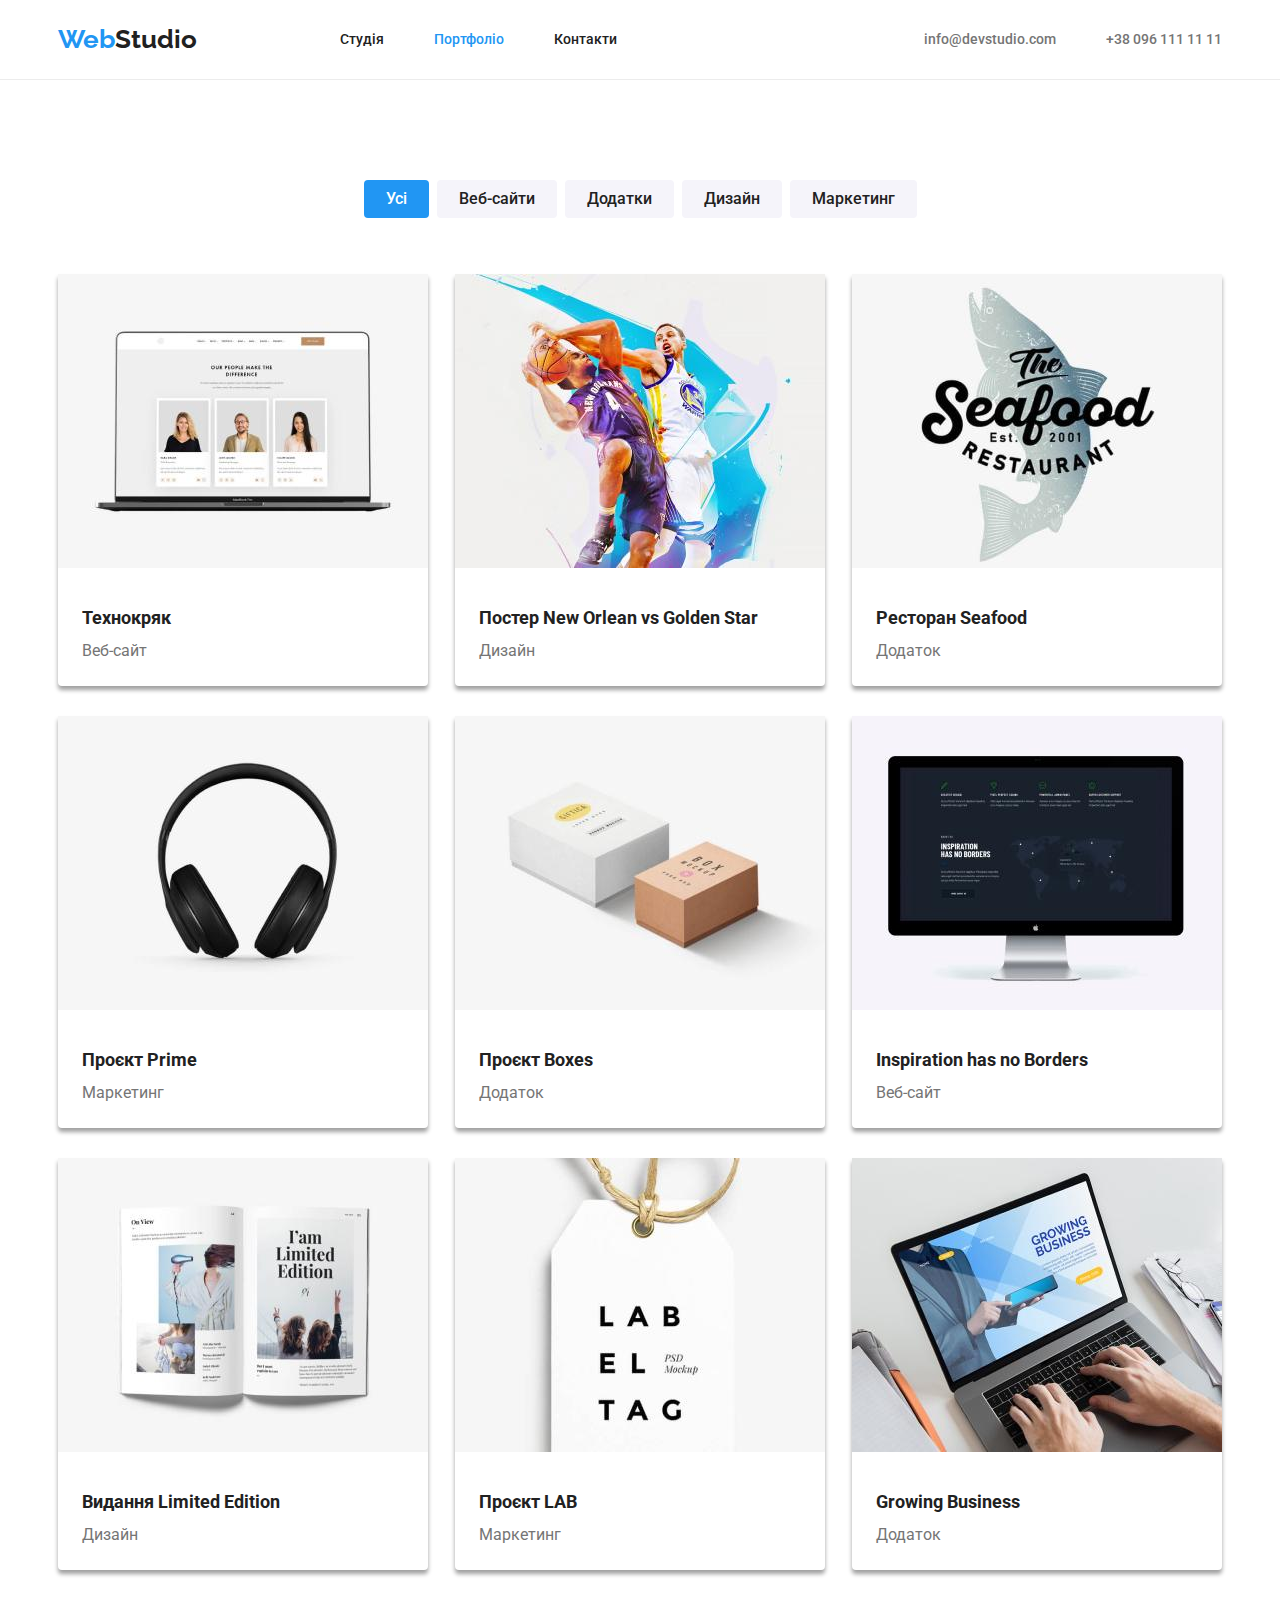
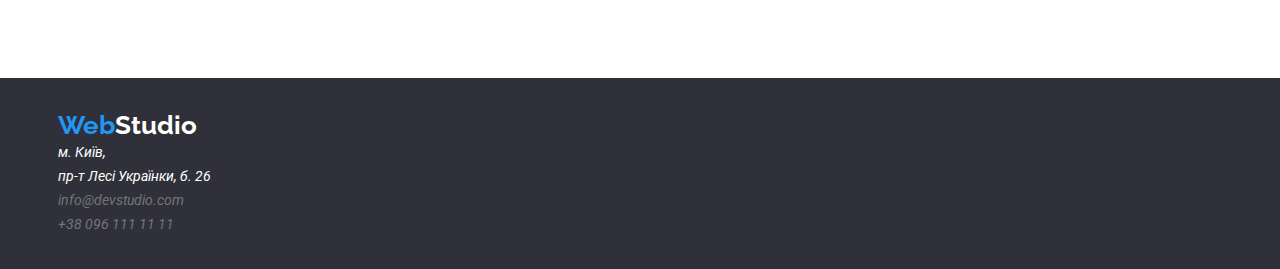
==== portfolio.html @ a85c6c39 "hw3" ====
<!DOCTYPE html>
<html lang="uk">
  <head>
    <meta charset="UTF-8" />
    <meta http-equiv="X-UA-Compatible" content="IE=edge" />
    <meta name="viewport" content="width=device-width, initial-scale=1.0" />
    <title>WebStudio</title>
    <link
      rel="stylesheet"
      href="https://cdnjs.cloudflare.com/ajax/libs/modern-normalize/1.1.0/modern-normalize.min.css"
    />
    <link rel="stylesheet" href="./css/styles.css" />
    <link rel="preconnect" href="https://fonts.googleapis.com" />
    <link rel="preconnect" href="https://fonts.gstatic.com" crossorigin />
    <link
      href="https://fonts.googleapis.com/css2?family=Raleway:wght@700&family=Roboto:wght@400;500;700;900&display=swap"
      rel="stylesheet"
    />
  </head>
  <body>
    <header class="header">
      <div class="container">
        <div class="portfolio-header-container">
          <nav class="header-nav">
            <p class="logo">Web<span class="logo-black">Studio</span></p>
            <ul class="header-menu">
              <li>
                <a class="link" href="./index.html">Студія</a>
              </li>
              <li>
                <a class="link current" href="#"> Портфоліо</a>
              </li>
              <li>
                <a class="link" href="#">Контакти</a>
              </li>
              <div class="header-link">
                <li>
                  <a
                    class="header-link-contact"
                    href="mailto:info@devstudio.com"
                    >info@devstudio.com</a
                  >
                </li>
                <li>
                  <a class="header-link-contact" href="tel:+380961111111"
                    >+38 096 111 11 11</a
                  >
                </li>
              </div>
            </ul>
          </nav>
        </div>
      </div>
    </header>
    <main>
      <section>
        <div class="container">
          <ul class="portfolio-button-menu">
            <li>
              <button type="button" class="button-portfolio btn-current">
                Усі
              </button>
            </li>
            <li>
              <button type="button" class="button-portfolio">Веб-сайти</button>
            </li>
            <li>
              <button type="button" class="button-portfolio">Додатки</button>
            </li>
            <li>
              <button type="button" class="button-portfolio">Дизайн</button>
            </li>
            <li>
              <button type="button" class="button-portfolio">Маркетинг</button>
            </li>
          </ul>
        </div>
      </section>
      <!--h1 portfolio-->
      <section class="portfolio-section">
        <div class="container">
          <ul class="portfolio-images">
            <li>
              <a href="#">
                <img src="./images/img08.jpg" alt="ноутбук" width="370" />
                <div class="card-text">
                  <h3>Технокряк</h3>
                  <p>Веб-сайт</p>
                </div>
              </a>
            </li>
            <li>
              <a href="#">
                <img
                  src="./images/img09.jpg"
                  alt="два чоловіки грають у баскетбол"
                  width="370"
                />
                <div class="card-text">
                  <h3>Постер New Orlean vs Golden Star</h3>
                  <p>Дизайн</p>
                </div>
              </a>
            </li>
            <li>
              <a href="#">
                <img
                  src="./images/img10.jpg"
                  alt="логотип ресторану"
                  width="370"
                />
                <div class="card-text">
                  <h3>Ресторан Seafood</h3>
                  <p>Додаток</p>
                </div>
              </a>
            </li>
            <li>
              <a href="#">
                <img src="./images/img11.jpg" alt="навушники" width="370" />
                <div class="card-text">
                  <h3>Проєкт Prime</h3>
                  <p>Маркетинг</p>
                </div>
              </a>
            </li>
            <li>
              <a href="#">
                <img src="./images/img12.jpg" alt="дві коробки" width="370" />
                <div class="card-text">
                  <h3>Проєкт Boxes</h3>
                  <p>Додаток</p>
                </div>
              </a>
            </li>
            <li>
              <a href="#">
                <img src="./images/img13.jpg" alt="монітор" width="370" />
                <div class="card-text">
                  <h3>Inspiration has no Borders</h3>
                  <p>Веб-сайт</p>
                </div>
              </a>
            </li>
            <li>
              <a href="#">
                <img src="./images/img14.jpg" alt="книга" width="370" />
                <div class="card-text">
                  <h3>Видання Limited Edition</h3>
                  <p>Дизайн</p>
                </div>
              </a>
            </li>
            <li>
              <a href="#">
                <img src="./images/img15.jpg" alt="бірка" width="370" />
                <div class="card-text">
                  <h3>Проєкт LAB</h3>
                  <p>Маркетинг</p>
                </div>
              </a>
            </li>
            <li>
              <a href="#">
                <img src="./images/img16.jpg" alt="ноутбук" width="370" />
                <div class="card-text">
                  <h3>Growing Business</h3>
                  <p>Додаток</p>
                </div>
              </a>
            </li>
          </ul>
        </div>
      </section>
    </main>
    <footer class="footer">
      <div class="container">
        <div class="footer-container">
          <p class="logo">Web<span class="logo-white">Studio</span></p>
          <address>
            <ul>
              <li>
                <a
                  class="footer-link-address"
                  href="https://goo.gl/maps/u58ctgoE3BaSH27U9"
                  target="_blank"
                  rel="noopener noreferrer nofollow"
                >
                  м. Київ, <br />
                  пр-т Лесі Українки, б. 26
                </a>
              </li>
              <li>
                <a class="footer-link-contact" href="mailto:info@devstudio.com"
                  >info@devstudio.com
                </a>
              </li>
              <li>
                <a class="footer-link-contact" href="tel:+380961111111"
                  >+38 096 111 11 11
                </a>
              </li>
            </ul>
          </address>
        </div>
      </div>
    </footer>
  </body>
</html>
---- css/styles.css ----
:root {
  --color-primary: rgba(117, 117, 117, 1);
  --color-brand: rgba(33, 33, 33, 1);
  --color-accent: rgba(255, 255, 255, 1);
  --color-inverted: rgba(33, 150, 243, 1);
  --color-background: rgba(47, 48, 58, 1);
}

body {
  color: var(--color-primary);
  font-family: "Roboto", sans-serif;
  font-size: 14px;
  font-weight: 400;
  line-height: 1.714;
}

ul {
  list-style-type: none;
}

h1,
h2,
h3,
h4,
h5,
h6,
p,
ul {
  padding: 0;
  margin: 0;
}

.logo {
  color: var(--color-inverted);
  font-family: "Raleway", sans-serif;
  font-size: 26px;
  line-height: 1.192;
  font-weight: 700;
  font-style: bold;
  text-decoration: none;
}

.logo-black {
  color: var(--color-brand);
}

.logo-white {
  color: var(--color-accent);
}

.container {
  width: 100%;
  max-width: 1200px;
  margin: 0 auto;
  padding: 0 18px;
}

.link {
  color: var(--color-brand);
  font-size: 14px;
  font-weight: 500;
  line-height: 1.1428;
  text-decoration: none;
}

.link:hover,
.link:focus {
  color: var(--color-inverted);
  cursor: pointer;
}

.header-link-contact {
  color: var(--color-primary);
  font-size: 14px;
  font-weight: 500;
  line-height: 1.1428;
  text-decoration: none;
}

.header-link-contact:hover,
.header-link-contact:focus {
  color: var(--color-inverted);
  cursor: pointer;
}

/* Header */
.header {
  border-bottom: 1px solid rgba(236, 236, 236, 1);
  padding: 24px 0;
}

.header-container {
  display: flex;
  align-items: center;
  flex-grow: 1;
}

.header-nav {
  display: flex;
  flex-grow: 1;
  align-items: center;
  gap: 50px;
  margin-right: auto;
}

.header-menu {
  display: flex;
  margin-left: 93px;
  width: 100%;
  gap: 50px;
  align-items: center;
}

.header-link {
  display: flex;
  justify-content: flex-end;
  align-items: center;
  gap: 50px;
  flex-grow: 1;
}

.current {
  color: var(--color-inverted);
}

.hero-section {
  margin-bottom: 94px;
  background-color: var(--color-background);
}

.hero-container {
  text-align: center;
  padding: 200px 0;
  justify-content: center;
}

.hero-button {
  justify-content: center;
  margin: 0 auto;
  text-align: center;
}

.hero-title {
  max-width: 700px;
  margin: 0 auto 30px;
  color: var(--color-accent);
  text-transform: uppercase;
  font-size: 44px;
  line-height: 1.3636;
  font-weight: 900;
  text-align: center;
}

/* Button */
.hero-section-button {
  padding: 10px 32px;
  background-color: var(--color-inverted);
  color: var(--color-accent);
  font-size: 16px;
  font-weight: 700;
  line-height: 1.875;
  border: 0px;
  border-radius: 4px;
  cursor: pointer;
}

.hero-section-button:hover,
.hero-section-button:focus {
  cursor: pointer;
  background-color: #2196f3;
}

.features-section h2 {
  color: var(--color-brand);
  text-transform: uppercase;
  font-size: 36px;
  line-height: 1.1741;
  font-weight: 700;
  font-style: bold;
}

.features-section h3 {
  margin-bottom: 10px;
  color: var(--color-brand);
  text-transform: uppercase;
  font-size: 14px;
  line-height: 1.1721;
  font-weight: 700;
  font-style: bold;
}

.features-section-container {
  display: flex;
  flex-grow: 1;
  align-items: center;
  justify-content: space-between;
  text-align: center;
}

.features-text {
  line-height: 1, 7;
  margin-bottom: 118px;
  max-width: 270px;
  gap: 30px;
}

.features-list {
  display: flex;
  text-align: left;
  gap: 30px;
}

.section-work {
  margin-bottom: 50px;
}

.section-work h2 {
  margin-bottom: 50px;
  color: var(--color-brand);
  text-transform: uppercase;
  font-size: 36px;
  line-height: 1.1741;
  font-weight: 700;
  font-style: bold;
}

.work-images {
  display: flex;
  gap: 30px;
  justify-content: center;
}

.section-work-title {
  text-align: center;
  margin: 0 auto;
  max-width: 700px;
}

.persons-section {
  background-color: rgba(245, 244, 250, 1);
}

.persons-section h2 {
  margin-bottom: 50px;
  color: var(--color-brand);
  text-transform: uppercase;
  font-size: 36px;
  line-height: 1.1741;
  font-weight: 700;
  font-style: bold;
}

.persons-section h3 {
  color: var(--color-brand);
  font-size: 16px;
  line-height: 1.1875;
  font-weight: 500;
  font-style: medium;
}

.persons-section-title {
  padding: 94px 0 50px;
  text-align: center;
  margin: 0 auto;
  max-width: 700px;
}

.persons-images {
  display: flex;
  gap: 30px;
  justify-content: center;
  margin-bottom: 108px;
}

.persons-images li {
  background-color: var(--color-accent);
  -webkit-box-shadow: 0px 4px 4px 0px rgba(161, 161, 161, 1);
  -moz-box-shadow: 0px 4px 4px 0px rgba(161, 161, 161, 1);
  box-shadow: 0px 4px 4px 0px rgba(161, 161, 161, 1);
  border-bottom-left-radius: 4px;
  border-bottom-right-radius: 4px;
}

.persons-text {
  margin: 30px 0;
}

.footer {
  background-color: var(--color-background);
  cursor: pointer;
}

.footer-link-address {
  color: var(--color-accent);
  font-size: 14px;
  line-height: 1.1741;
  font-weight: 400;
  text-decoration: none;
}
.footer-link-address:hover,
.footer-link-address:focus {
  background-color: var(--color-background);
  color: var(--color-inverted);
  cursor: pointer;
}

.footer-link-contact {
  color: var(--color-primary);
  font-size: 14px;
  font-weight: 400;
  line-height: 1.7142;
  text-decoration: none;
}
.footer-link-contact:hover,
.footer-link-contact:focus {
  background-color: var(--color-background);
  color: var(--color-inverted);
  cursor: pointer;
}

.footer-container {
  padding: 32px 0 32px;
}

/* h1 portfolio */

/* 2nd page style */

.portfolio-header-container {
  display: flex;
  align-items: center;
  flex-grow: 1;
}

.portfolio-section {
  color: var(--color-brand);
  font-size: 18px;
  line-height: 2;
  font-weight: 700;
  text-decoration: none;
}

.portfolio-section p {
  color: var(--color-primary);
  font-size: 16px;
  line-height: 1.875;
  font-weight: 400;
  text-decoration: none;
}

.portfolio-section h3 {
  color: var(--color-brand);
  font-size: 18px;
  line-height: 2;
  font-weight: 700;
  font-style: bold;
  text-decoration: none;
}

.button-portfolio {
  color: var(--color-brand);
  font-size: 16px;
  line-height: 1.625;
  font-weight: 500;
  border-radius: 4px;
  padding: 6px 22px;
  border: 0px;
  border-radius: 4px;
  font-style: bold;
  background-color: rgba(245, 244, 250, 1);
}

.button-portfolio:hover,
.button-portfolio:focus {
  cursor: pointer;
  background-color: var(--color-inverted);
  color: var(--color-accent);
}

.portfolio-button-menu {
  display: flex;
  flex-grow: 1;
  align-items: center;
  gap: 8px;
  padding: 100px 0 56px;
  flex-grow: 1;
  justify-content: center;
}

.btn-current {
  color: var(--color-accent);
  background-color: var(--color-inverted);
}

.portfolio-images {
  display: flex;
  flex-wrap: wrap;
  row-gap: 30px;
  justify-content: space-between;
  margin-bottom: 108px;
}

.portfolio-images a {
  text-decoration: none;
}

.portfolio-images li {
  background-color: var(--color-accent);
  -webkit-box-shadow: 0px 4px 4px 0px rgba(161, 161, 161, 1);
  -moz-box-shadow: 0px 4px 4px 0px rgba(161, 161, 161, 1);
  box-shadow: 0px 4px 4px 0px rgba(161, 161, 161, 1);
  border-bottom-left-radius: 4px;
  border-bottom-right-radius: 4px;
}

.card-text {
  margin: 20px 24px;
}
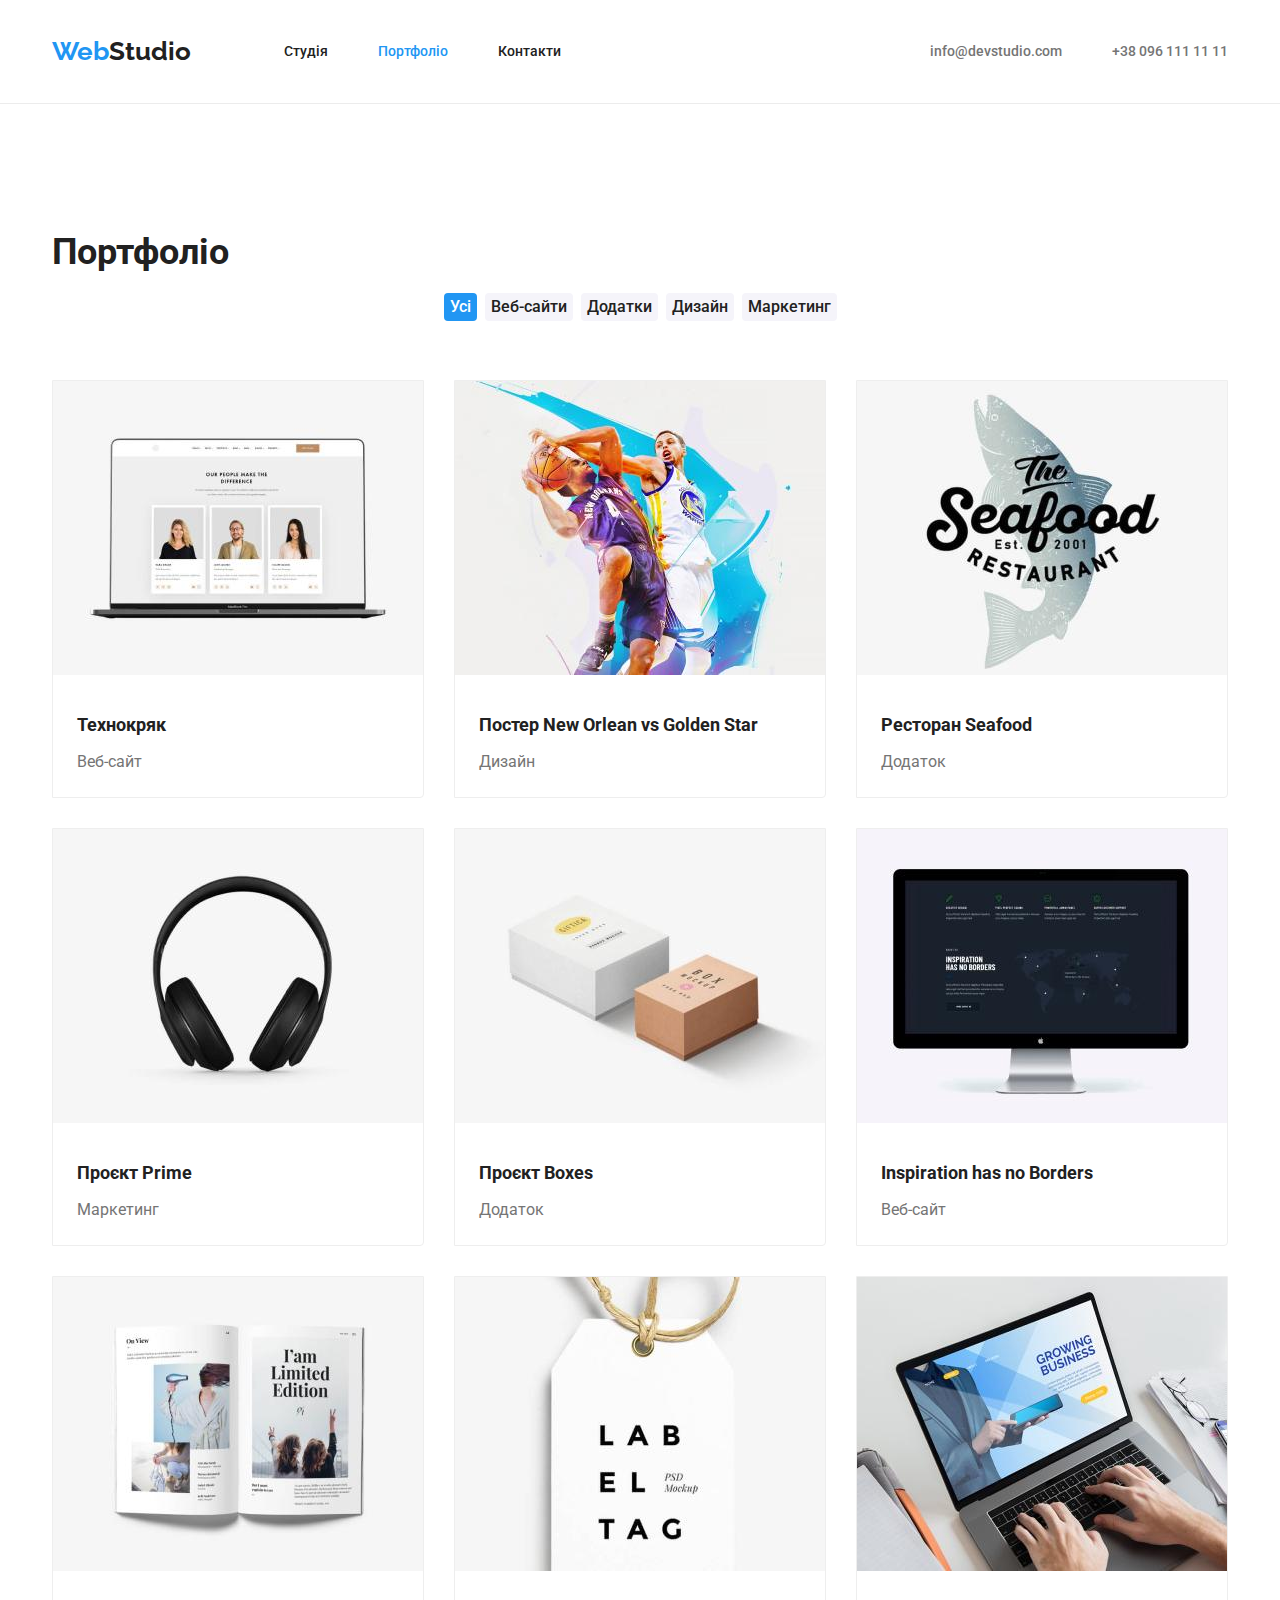
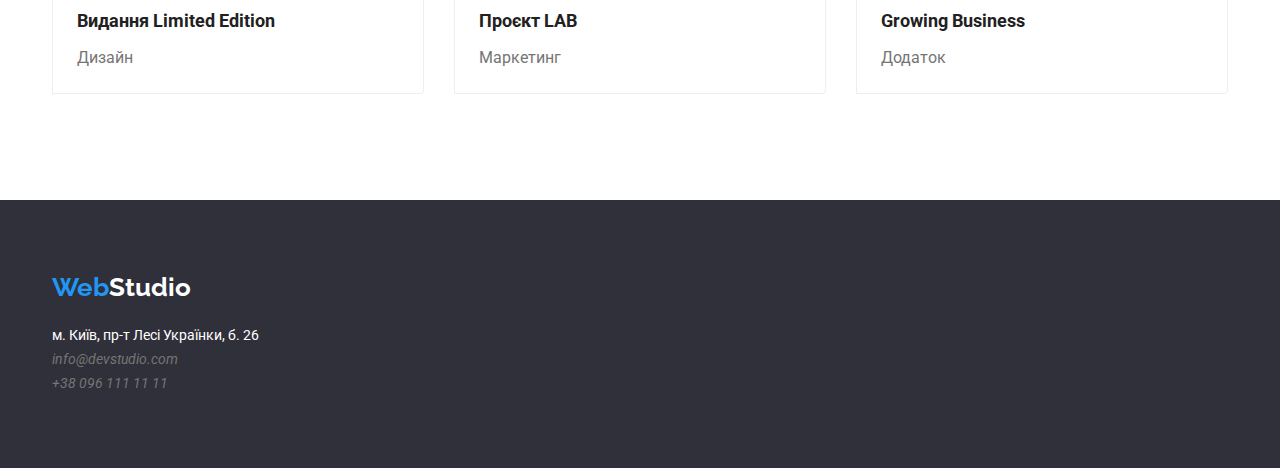
==== commit 11a5f3ce: "fix 2" ====
--- a/portfolio.html
+++ b/portfolio.html
@@ -22,7 +22,9 @@
       <div class="container">
         <div class="portfolio-header-container">
           <nav class="header-nav">
-            <p class="logo">Web<span class="logo-black">Studio</span></p>
+            <a class="logo" href="/"
+              >Web<span class="logo-black">Studio</span></a
+            >
             <ul class="header-menu">
               <li>
                 <a class="link" href="./index.html">Студія</a>
@@ -33,28 +35,27 @@
               <li>
                 <a class="link" href="#">Контакти</a>
               </li>
-              <div class="header-link">
-                <li>
-                  <a
-                    class="header-link-contact"
-                    href="mailto:info@devstudio.com"
-                    >info@devstudio.com</a
-                  >
-                </li>
-                <li>
-                  <a class="header-link-contact" href="tel:+380961111111"
-                    >+38 096 111 11 11</a
-                  >
-                </li>
-              </div>
             </ul>
           </nav>
+          <ul class="header-link">
+            <li>
+              <a class="header-link-contact" href="mailto:info@devstudio.com"
+                >info@devstudio.com</a
+              >
+            </li>
+            <li>
+              <a class="header-link-contact" href="tel:+380961111111"
+                >+38 096 111 11 11</a
+              >
+            </li>
+          </ul>
         </div>
       </div>
     </header>
     <main>
-      <section>
+      <section class="portfolio-section">
         <div class="container">
+          <h1>Портфоліо</h1>
           <ul class="portfolio-button-menu">
             <li>
               <button type="button" class="button-portfolio btn-current">
@@ -74,11 +75,6 @@
               <button type="button" class="button-portfolio">Маркетинг</button>
             </li>
           </ul>
-        </div>
-      </section>
-      <!--h1 portfolio-->
-      <section class="portfolio-section">
-        <div class="container">
           <ul class="portfolio-images">
             <li>
               <a href="#">
@@ -175,34 +171,33 @@
     </main>
     <footer class="footer">
       <div class="container">
-        <div class="footer-container">
-          <p class="logo">Web<span class="logo-white">Studio</span></p>
-          <address>
-            <ul>
-              <li>
-                <a
-                  class="footer-link-address"
-                  href="https://goo.gl/maps/u58ctgoE3BaSH27U9"
-                  target="_blank"
-                  rel="noopener noreferrer nofollow"
-                >
-                  м. Київ, <br />
-                  пр-т Лесі Українки, б. 26
-                </a>
-              </li>
-              <li>
-                <a class="footer-link-contact" href="mailto:info@devstudio.com"
-                  >info@devstudio.com
-                </a>
-              </li>
-              <li>
-                <a class="footer-link-contact" href="tel:+380961111111"
-                  >+38 096 111 11 11
-                </a>
-              </li>
-            </ul>
-          </address>
+        <div class="footer-logo">
+          <a class="logo" href="/">Web<span class="logo-white">Studio</span></a>
         </div>
+        <address>
+          <ul>
+            <li>
+              <a
+                class="footer-link-address"
+                href="https://goo.gl/maps/u58ctgoE3BaSH27U9"
+                target="_blank"
+                rel="noopener noreferrer nofollow"
+              >
+                м. Київ, пр-т Лесі Українки, б. 26
+              </a>
+            </li>
+            <li>
+              <a class="footer-link-contact" href="mailto:info@devstudio.com"
+                >info@devstudio.com
+              </a>
+            </li>
+            <li>
+              <a class="footer-link-contact" href="tel:+380961111111"
+                >+38 096 111 11 11
+              </a>
+            </li>
+          </ul>
+        </address>
       </div>
     </footer>
   </body>
--- a/css/styles.css
+++ b/css/styles.css
@@ -52,7 +52,7 @@
   width: 100%;
   max-width: 1200px;
   margin: 0 auto;
-  padding: 0 18px;
+  padding: 12px;
 }
 
 .link {
@@ -91,32 +91,24 @@
 
 .header-container {
   display: flex;
-  align-items: center;
-  flex-grow: 1;
 }
 
 .header-nav {
   display: flex;
-  flex-grow: 1;
-  align-items: center;
-  gap: 50px;
-  margin-right: auto;
 }
 
 .header-menu {
   display: flex;
   margin-left: 93px;
-  width: 100%;
-  gap: 50px;
+  column-gap: 50px;
   align-items: center;
 }
 
 .header-link {
   display: flex;
-  justify-content: flex-end;
-  align-items: center;
-  gap: 50px;
-  flex-grow: 1;
+  align-items: center;
+  column-gap: 50px;
+  margin-left: auto;
 }
 
 .current {
@@ -124,20 +116,8 @@
 }
 
 .hero-section {
-  margin-bottom: 94px;
   background-color: var(--color-background);
-}
-
-.hero-container {
-  text-align: center;
   padding: 200px 0;
-  justify-content: center;
-}
-
-.hero-button {
-  justify-content: center;
-  margin: 0 auto;
-  text-align: center;
 }
 
 .hero-title {
@@ -162,12 +142,20 @@
   border: 0px;
   border-radius: 4px;
   cursor: pointer;
+  margin-left: auto;
+  margin-right: auto;
+  display: block;
 }
 
 .hero-section-button:hover,
 .hero-section-button:focus {
   cursor: pointer;
   background-color: #2196f3;
+}
+
+.features-section {
+  padding-bottom: 94px;
+  padding-top: 94px;
 }
 
 .features-section h2 {
@@ -176,7 +164,6 @@
   font-size: 36px;
   line-height: 1.1741;
   font-weight: 700;
-  font-style: bold;
 }
 
 .features-section h3 {
@@ -186,7 +173,6 @@
   font-size: 14px;
   line-height: 1.1721;
   font-weight: 700;
-  font-style: bold;
 }
 
 .features-section-container {
@@ -198,56 +184,45 @@
 }
 
 .features-text {
-  line-height: 1, 7;
-  margin-bottom: 118px;
-  max-width: 270px;
-  gap: 30px;
+  line-height: 1.7;
 }
 
 .features-list {
   display: flex;
-  text-align: left;
-  gap: 30px;
+  column-gap: 30px;
 }
 
 .section-work {
-  margin-bottom: 50px;
+  padding-bottom: 94px;
 }
 
 .section-work h2 {
   margin-bottom: 50px;
   color: var(--color-brand);
-  text-transform: uppercase;
   font-size: 36px;
   line-height: 1.1741;
   font-weight: 700;
-  font-style: bold;
+  text-align: center;
 }
 
 .work-images {
   display: flex;
-  gap: 30px;
-  justify-content: center;
-}
-
-.section-work-title {
-  text-align: center;
-  margin: 0 auto;
-  max-width: 700px;
+  column-gap: 30px;
 }
 
 .persons-section {
   background-color: rgba(245, 244, 250, 1);
+  padding-bottom: 94px;
+  padding-top: 94px;
 }
 
 .persons-section h2 {
   margin-bottom: 50px;
   color: var(--color-brand);
-  text-transform: uppercase;
   font-size: 36px;
   line-height: 1.1741;
   font-weight: 700;
-  font-style: bold;
+  text-align: center;
 }
 
 .persons-section h3 {
@@ -255,14 +230,8 @@
   font-size: 16px;
   line-height: 1.1875;
   font-weight: 500;
-  font-style: medium;
-}
-
-.persons-section-title {
-  padding: 94px 0 50px;
-  text-align: center;
-  margin: 0 auto;
-  max-width: 700px;
+  text-align: center;
+  padding-bottom: 10px;
 }
 
 .persons-images {
@@ -282,12 +251,19 @@
 }
 
 .persons-text {
-  margin: 30px 0;
+  padding: 30px 0;
+  text-align: center;
 }
 
 .footer {
   background-color: var(--color-background);
   cursor: pointer;
+  padding-bottom: 60px;
+  padding-top: 60px;
+}
+
+.footer-logo {
+  padding-bottom: 20px;
 }
 
 .footer-link-address {
@@ -296,6 +272,8 @@
   line-height: 1.1741;
   font-weight: 400;
   text-decoration: none;
+  font-style: normal;
+  margin-bottom: 9px;
 }
 .footer-link-address:hover,
 .footer-link-address:focus {
@@ -310,6 +288,7 @@
   font-weight: 400;
   line-height: 1.7142;
   text-decoration: none;
+  margin-bottom: 9px;
 }
 .footer-link-contact:hover,
 .footer-link-contact:focus {
@@ -318,12 +297,6 @@
   cursor: pointer;
 }
 
-.footer-container {
-  padding: 32px 0 32px;
-}
-
-/* h1 portfolio */
-
 /* 2nd page style */
 
 .portfolio-header-container {
@@ -338,6 +311,8 @@
   line-height: 2;
   font-weight: 700;
   text-decoration: none;
+  padding-top: 100px;
+  padding-bottom: 94px;
 }
 
 .portfolio-section p {
@@ -353,7 +328,6 @@
   font-size: 18px;
   line-height: 2;
   font-weight: 700;
-  font-style: bold;
   text-decoration: none;
 }
 
@@ -363,10 +337,7 @@
   line-height: 1.625;
   font-weight: 500;
   border-radius: 4px;
-  padding: 6px 22px;
   border: 0px;
-  border-radius: 4px;
-  font-style: bold;
   background-color: rgba(245, 244, 250, 1);
 }
 
@@ -379,11 +350,9 @@
 
 .portfolio-button-menu {
   display: flex;
-  flex-grow: 1;
-  align-items: center;
-  gap: 8px;
-  padding: 100px 0 56px;
-  flex-grow: 1;
+  align-items: center;
+  column-gap: 8px;
+  margin-bottom: 56px;
   justify-content: center;
 }
 
@@ -395,24 +364,33 @@
 .portfolio-images {
   display: flex;
   flex-wrap: wrap;
-  row-gap: 30px;
+  gap: 30px;
   justify-content: space-between;
-  margin-bottom: 108px;
-}
-
-.portfolio-images a {
-  text-decoration: none;
-}
-
-.portfolio-images li {
-  background-color: var(--color-accent);
+}
+.portfolio-images li:hover,
+.portfolio-images li:focus {
+  display: block;
+  cursor: pointer;
   -webkit-box-shadow: 0px 4px 4px 0px rgba(161, 161, 161, 1);
   -moz-box-shadow: 0px 4px 4px 0px rgba(161, 161, 161, 1);
   box-shadow: 0px 4px 4px 0px rgba(161, 161, 161, 1);
   border-bottom-left-radius: 4px;
+}
+
+.portfolio-images a {
+  text-decoration: none;
+}
+
+.portfolio-images li {
+  background-color: var(--color-accent);
   border-bottom-right-radius: 4px;
+  border: 1px solid rgba(238, 238, 238, 1);
 }
 
 .card-text {
-  margin: 20px 24px;
-}
+  padding: 20px 24px;
+}
+
+.card-text h3 {
+  margin-bottom: 4px;
+}
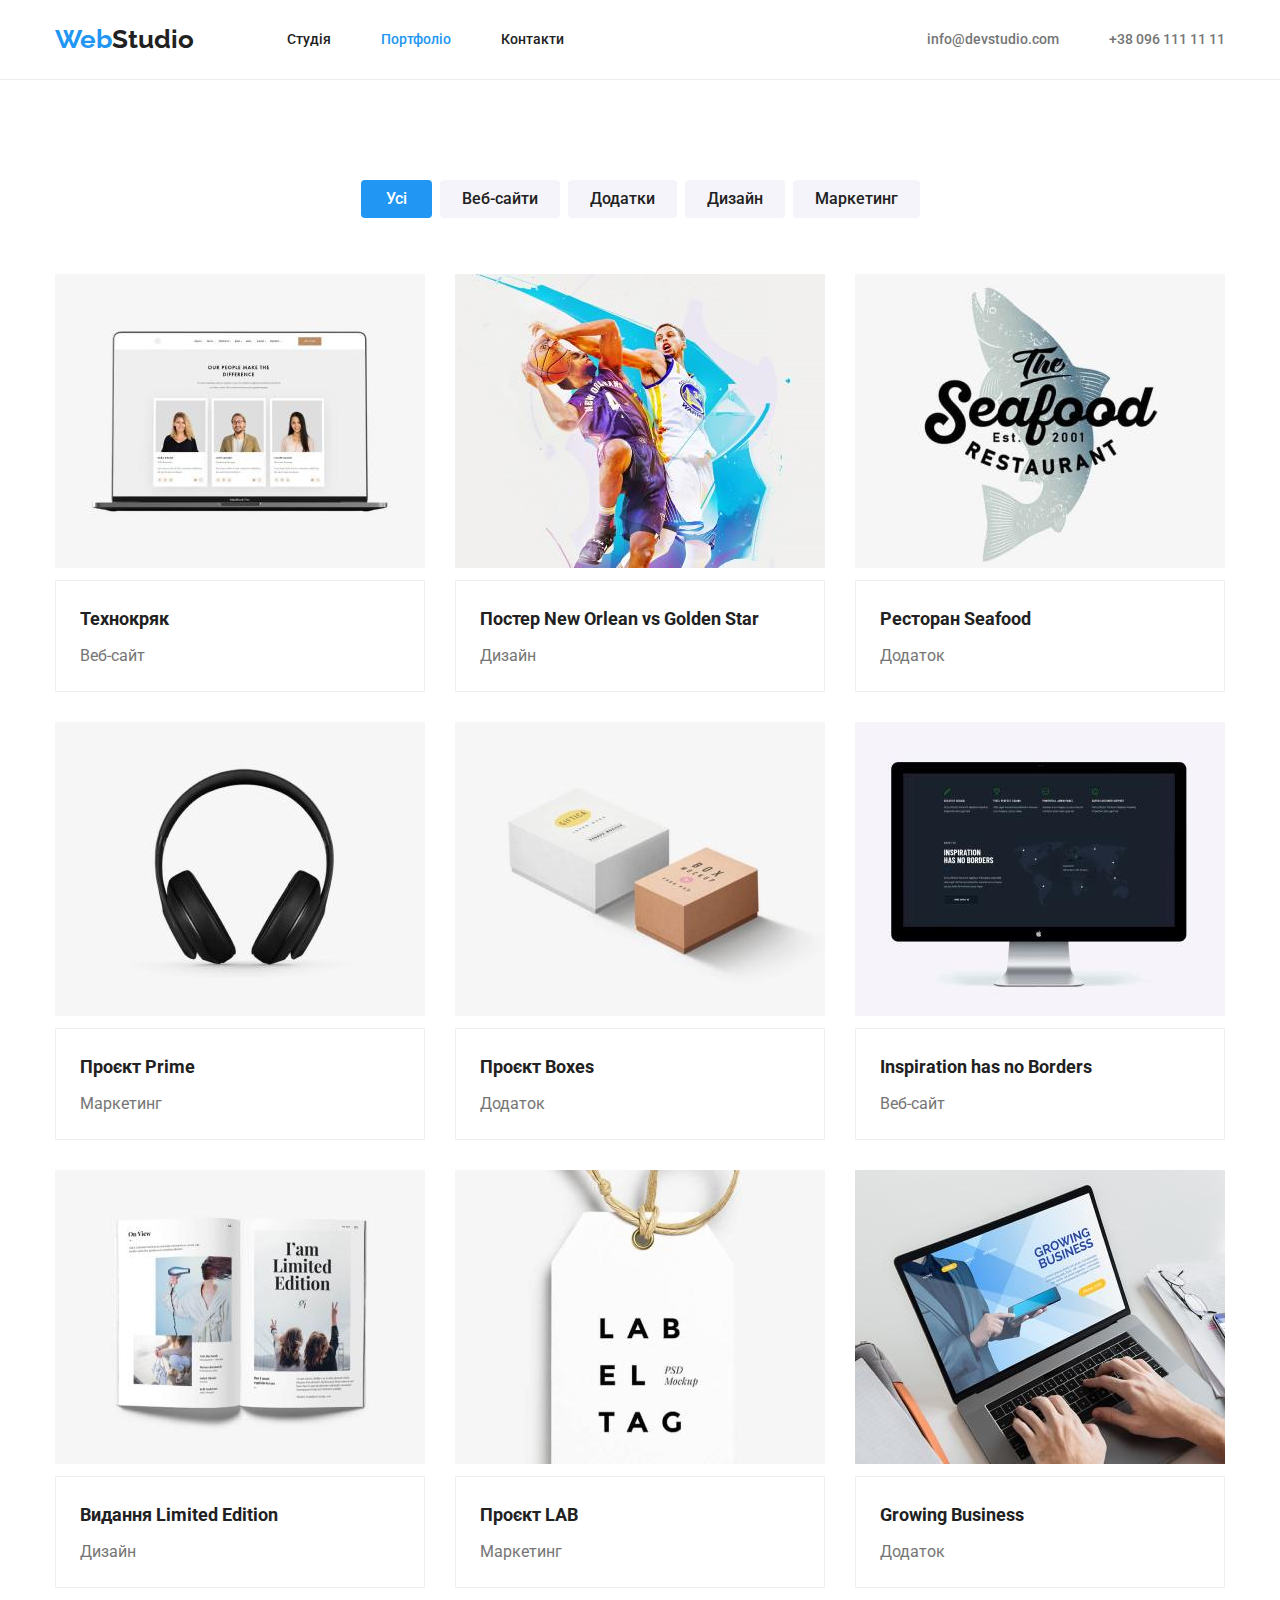
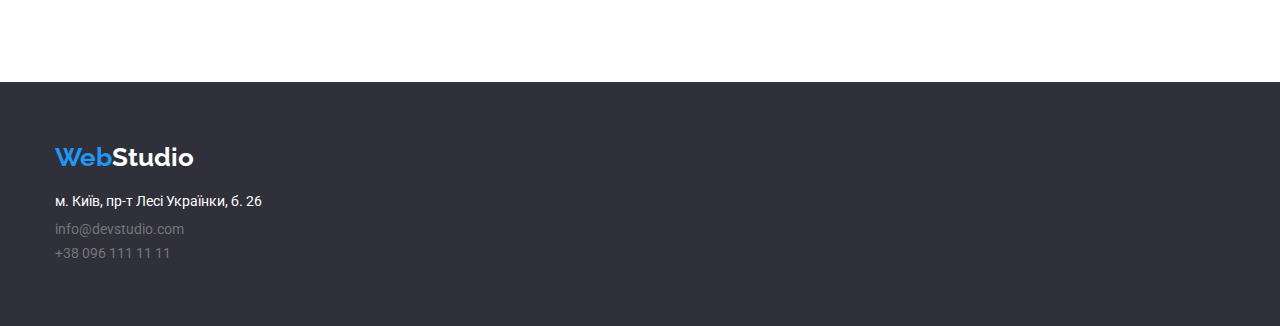
==== commit c072d802: "fix3" ====
--- a/portfolio.html
+++ b/portfolio.html
@@ -55,7 +55,9 @@
     <main>
       <section class="portfolio-section">
         <div class="container">
-          <h1>Портфоліо</h1>
+          <div class="visually-hidden">
+            <h1>Портфоліо</h1>
+          </div>
           <ul class="portfolio-button-menu">
             <li>
               <button type="button" class="button-portfolio btn-current">
@@ -77,7 +79,7 @@
           </ul>
           <ul class="portfolio-images">
             <li>
-              <a href="#">
+              <a class="portfolio-img" href="#">
                 <img src="./images/img08.jpg" alt="ноутбук" width="370" />
                 <div class="card-text">
                   <h3>Технокряк</h3>
@@ -86,7 +88,7 @@
               </a>
             </li>
             <li>
-              <a href="#">
+              <a class="portfolio-img" href="#">
                 <img
                   src="./images/img09.jpg"
                   alt="два чоловіки грають у баскетбол"
@@ -99,7 +101,7 @@
               </a>
             </li>
             <li>
-              <a href="#">
+              <a class="portfolio-img" href="#">
                 <img
                   src="./images/img10.jpg"
                   alt="логотип ресторану"
@@ -112,7 +114,7 @@
               </a>
             </li>
             <li>
-              <a href="#">
+              <a class="portfolio-img" href="#">
                 <img src="./images/img11.jpg" alt="навушники" width="370" />
                 <div class="card-text">
                   <h3>Проєкт Prime</h3>
@@ -121,7 +123,7 @@
               </a>
             </li>
             <li>
-              <a href="#">
+              <a class="portfolio-img" href="#">
                 <img src="./images/img12.jpg" alt="дві коробки" width="370" />
                 <div class="card-text">
                   <h3>Проєкт Boxes</h3>
@@ -130,7 +132,7 @@
               </a>
             </li>
             <li>
-              <a href="#">
+              <a class="portfolio-img" href="#">
                 <img src="./images/img13.jpg" alt="монітор" width="370" />
                 <div class="card-text">
                   <h3>Inspiration has no Borders</h3>
@@ -139,7 +141,7 @@
               </a>
             </li>
             <li>
-              <a href="#">
+              <a class="portfolio-img" href="#">
                 <img src="./images/img14.jpg" alt="книга" width="370" />
                 <div class="card-text">
                   <h3>Видання Limited Edition</h3>
@@ -148,7 +150,7 @@
               </a>
             </li>
             <li>
-              <a href="#">
+              <a class="portfolio-img" href="#">
                 <img src="./images/img15.jpg" alt="бірка" width="370" />
                 <div class="card-text">
                   <h3>Проєкт LAB</h3>
@@ -157,7 +159,7 @@
               </a>
             </li>
             <li>
-              <a href="#">
+              <a class="portfolio-img" href="#">
                 <img src="./images/img16.jpg" alt="ноутбук" width="370" />
                 <div class="card-text">
                   <h3>Growing Business</h3>
@@ -174,27 +176,18 @@
         <div class="footer-logo">
           <a class="logo" href="/">Web<span class="logo-white">Studio</span></a>
         </div>
-        <address>
+        <address class="footer-address">
           <ul>
             <li>
-              <a
-                class="footer-link-address"
-                href="https://goo.gl/maps/u58ctgoE3BaSH27U9"
-                target="_blank"
-                rel="noopener noreferrer nofollow"
-              >
+              <p class="footer-link-address">
                 м. Київ, пр-т Лесі Українки, б. 26
-              </a>
+              </p>
             </li>
             <li>
-              <a class="footer-link-contact" href="mailto:info@devstudio.com"
-                >info@devstudio.com
-              </a>
+              <p>info@devstudio.com</p>
             </li>
             <li>
-              <a class="footer-link-contact" href="tel:+380961111111"
-                >+38 096 111 11 11
-              </a>
+              <p>+38 096 111 11 11</p>
             </li>
           </ul>
         </address>
--- a/css/styles.css
+++ b/css/styles.css
@@ -52,7 +52,7 @@
   width: 100%;
   max-width: 1200px;
   margin: 0 auto;
-  padding: 12px;
+  padding: 0 15px;
 }
 
 .link {
@@ -150,7 +150,7 @@
 .hero-section-button:hover,
 .hero-section-button:focus {
   cursor: pointer;
-  background-color: #2196f3;
+  background-color: #188ce8;
 }
 
 .features-section {
@@ -176,11 +176,7 @@
 }
 
 .features-section-container {
-  display: flex;
-  flex-grow: 1;
-  align-items: center;
-  justify-content: space-between;
-  text-align: center;
+  width: calc((100% - 90px) / 4);
 }
 
 .features-text {
@@ -208,6 +204,12 @@
 .work-images {
   display: flex;
   column-gap: 30px;
+}
+
+.work-img {
+  display: block;
+  max-width: 100%;
+  height: auto;
 }
 
 .persons-section {
@@ -231,14 +233,13 @@
   line-height: 1.1875;
   font-weight: 500;
   text-align: center;
-  padding-bottom: 10px;
+  margin-bottom: 10px;
 }
 
 .persons-images {
   display: flex;
   gap: 30px;
   justify-content: center;
-  margin-bottom: 108px;
 }
 
 .persons-images li {
@@ -257,13 +258,20 @@
 
 .footer {
   background-color: var(--color-background);
-  cursor: pointer;
   padding-bottom: 60px;
   padding-top: 60px;
+  font-style: normal;
 }
 
 .footer-logo {
-  padding-bottom: 20px;
+  color: var(--color-inverted);
+  font-family: "Raleway", sans-serif;
+  font-size: 26px;
+  line-height: 1.192;
+  font-weight: 700;
+
+  text-decoration: none;
+  margin-bottom: 20px;
 }
 
 .footer-link-address {
@@ -275,26 +283,19 @@
   font-style: normal;
   margin-bottom: 9px;
 }
-.footer-link-address:hover,
-.footer-link-address:focus {
-  background-color: var(--color-background);
-  color: var(--color-inverted);
-  cursor: pointer;
+
+.footer-address {
+  font-style: normal;
 }
 
 .footer-link-contact {
-  color: var(--color-primary);
+  color: rgba(255, 255, 255, 0.6);
   font-size: 14px;
   font-weight: 400;
   line-height: 1.7142;
   text-decoration: none;
+  font-style: normal;
   margin-bottom: 9px;
-}
-.footer-link-contact:hover,
-.footer-link-contact:focus {
-  background-color: var(--color-background);
-  color: var(--color-inverted);
-  cursor: pointer;
 }
 
 /* 2nd page style */
@@ -331,12 +332,26 @@
   text-decoration: none;
 }
 
+.visually-hidden {
+  position: absolute;
+  white-space: nowrap;
+  width: 1px;
+  height: 1px;
+  overflow: hidden;
+  border: 0;
+  padding: 0;
+  clip: rect(0 0 0 0);
+  clip-path: inset(50%);
+  margin: -1px;
+}
+
 .button-portfolio {
   color: var(--color-brand);
   font-size: 16px;
   line-height: 1.625;
   font-weight: 500;
   border-radius: 4px;
+  padding: 6px 22px;
   border: 0px;
   background-color: rgba(245, 244, 250, 1);
 }
@@ -359,6 +374,7 @@
 .btn-current {
   color: var(--color-accent);
   background-color: var(--color-inverted);
+  padding: 6px 25px;
 }
 
 .portfolio-images {
@@ -367,8 +383,8 @@
   gap: 30px;
   justify-content: space-between;
 }
-.portfolio-images li:hover,
-.portfolio-images li:focus {
+.portfolio-img:hover,
+.portfolio-img:focus {
   display: block;
   cursor: pointer;
   -webkit-box-shadow: 0px 4px 4px 0px rgba(161, 161, 161, 1);
@@ -384,11 +400,11 @@
 .portfolio-images li {
   background-color: var(--color-accent);
   border-bottom-right-radius: 4px;
-  border: 1px solid rgba(238, 238, 238, 1);
 }
 
 .card-text {
   padding: 20px 24px;
+  border: 1px solid rgba(238, 238, 238, 1);
 }
 
 .card-text h3 {
